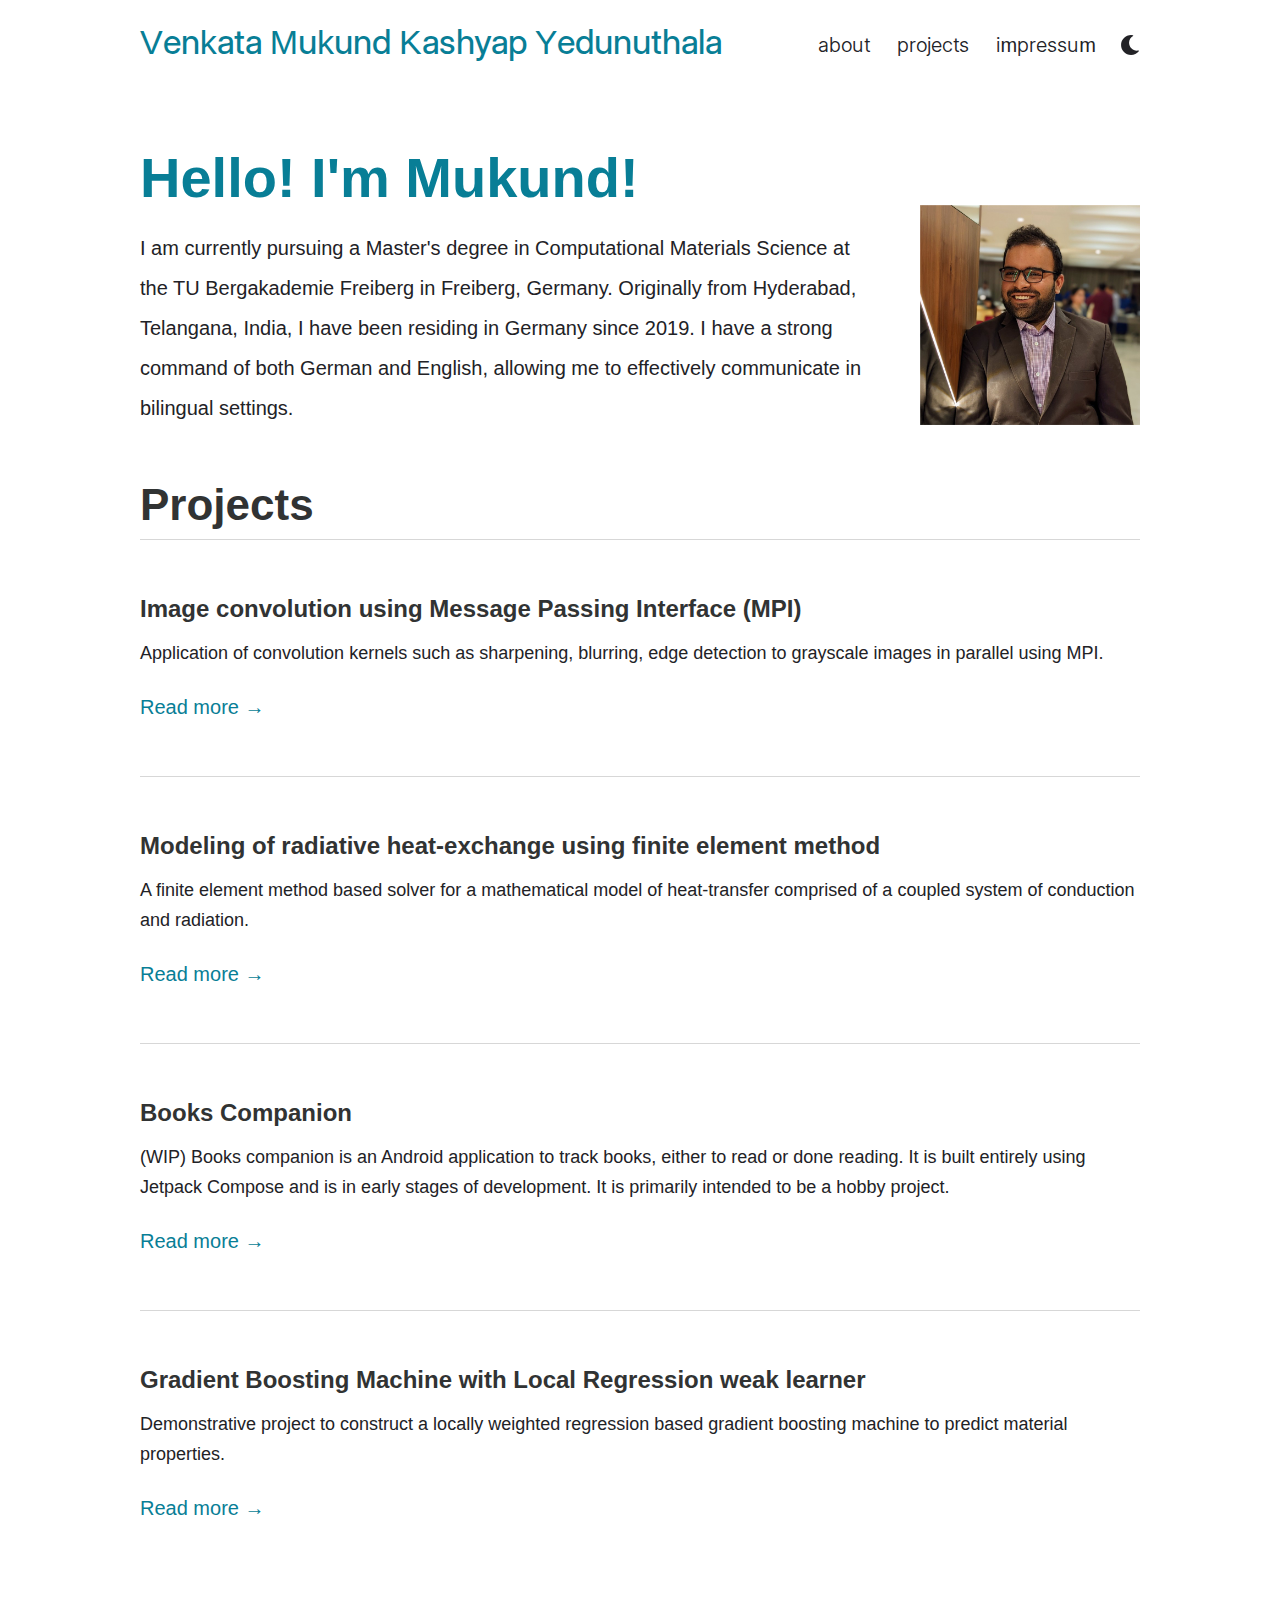
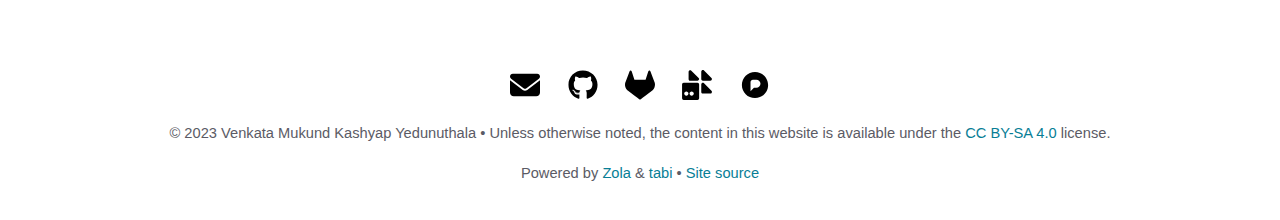
==== index.html @ 4f6c865d "init" ====
<!DOCTYPE html>
<html lang="en" data-theme="light">

<head>
    <meta charset="UTF-8">
    <meta http-equiv="X-UA-Compatible" content="IE=edge">
    <meta name="viewport" content="width=device-width, initial-scale=1.0">

    
    <title>Venkata Mukund Kashyap Yedunuthala</title>

    
    
    
        <link rel=icon href='data:image/svg+xml,<svg xmlns=%22http://www.w3.org/2000/svg" viewBox="0 0 105 55"><text y=".7em" font-size="90">⚛️</text></svg>'>
    

    
    <link rel="alternate" type="application/atom+xml" title="Venkata Mukund Kashyap Yedunuthala" href="https://mukund-yedunuthala.github.io/atom.xml">
    
    
    
    
        <link rel="stylesheet" href=https://mukund-yedunuthala.github.io/custom_subset.css>
    

    
        <link rel="stylesheet" href="https://mukund-yedunuthala.github.io/main.css?h=32df1d836cbdcc44c5bd" />
    
    <meta name="color-scheme" content="light dark">
        <meta name="description" content="" />
        <meta property="og:description" content="">

    
        <meta name="robots" content="index, nofollow">
    

    <meta property="og:title" content="Venkata Mukund Kashyap Yedunuthala">
    <meta property="og:type" content="article" />

    

    
    <meta property="og:url" content="https:&#x2F;&#x2F;mukund-yedunuthala.github.io&#x2F;">
    
    <meta property="og:site_name" content="Venkata Mukund Kashyap Yedunuthala">

    <meta http-equiv="Content-Security-Policy"
    content="default-src 'self';font-src &#x27;self&#x27; data:;img-src &#x27;self&#x27; https:&#x2F;&#x2F;* data:;script-src &#x27;self&#x27;;style-src &#x27;self&#x27;;frame-src player.vimeo.com https:&#x2F;&#x2F;www.youtube-nocookie.com">
        <noscript><link rel="stylesheet" href="https://mukund-yedunuthala.github.io/no_js.css"/></noscript>
        <script type="text/javascript" src="https://mukund-yedunuthala.github.io/js/initializeTheme.min.js"></script>
        <script defer src="https://mukund-yedunuthala.github.io/js/themeSwitcher.min.js"/></script></head>


<body>
    <header>
    <nav class="navbar">
        <div class="nav-title">
            <a class="home-title" href=https://mukund-yedunuthala.github.io>Venkata Mukund Kashyap Yedunuthala</a>
        </div>
            <div class="nav-navs">
                <ul>
                        
                            <li>
                                
                                <a class="nav-links no-hover-padding" href="https://mukund-yedunuthala.github.io/about/"/>about</a>
                            </li>
                        
                            <li>
                                
                                <a class="nav-links no-hover-padding" href="https://mukund-yedunuthala.github.io/projects/"/>projects</a>
                            </li>
                        
                            <li>
                                
                                <a class="nav-links no-hover-padding" href="https://mukund-yedunuthala.github.io/impressum/"/>impressum</a>
                            </li>
                        
                    

                    <li class="theme-switcher-wrapper js">
                            <div class="theme-switcher" title="Toggle dark/light theme"></div>
                        </li></ul>
            </div>
        
    </nav>
</header>

    <div class="content">

        
        

<main>


    

<div id="banner-container-home">
    <div id="home-banner-text">
        <div class="home-banner-header">Hello! I&#x27;m Mukund!</div>
        <section id="banner-home-subtitle">
            <p>I am currently pursuing a Master's degree in Computational Materials Science at the TU Bergakademie Freiberg in Freiberg, Germany. Originally from Hyderabad, Telangana, India, I have been residing in Germany since 2019. I have a strong command of both German and English, allowing me to effectively communicate in bilingual settings.</p>

        </section>
    </div>
    <div class="image-container-home">
        <img alt="the owner" class="banner-home-img" src=https://mukund-yedunuthala.github.io/img/me.jpg />
    </div>
</div>


<div class="list">
    <div>
        

<div class="title-container section-title bottom-divider">
    Projects
</div>


    </div>
    

<div class="bloglist-container">
    
        
            
                <section class="bloglist-row bottom-divider">
            

            

            <div class="bloglist-content">
                <div class="bloglist-title">
                    <a href="https:&#x2F;&#x2F;mukund-yedunuthala.github.io&#x2F;projects&#x2F;hpc-img-convolution&#x2F;">Image convolution using Message Passing Interface (MPI)</a>
                </div>

                

                <div class="description">
                    
                        <p>Application of convolution kernels such as sharpening, blurring, edge detection to grayscale images in parallel using MPI.</p>
                    
                </div>

                <a class="readmore" href=https:&#x2F;&#x2F;mukund-yedunuthala.github.io&#x2F;projects&#x2F;hpc-img-convolution&#x2F;> Read more →</a>
            </div>
        </section>
    
        
            
        
    
        
            
                <section class="bloglist-row bottom-divider">
            

            

            <div class="bloglist-content">
                <div class="bloglist-title">
                    <a href="https:&#x2F;&#x2F;mukund-yedunuthala.github.io&#x2F;projects&#x2F;radiative-ht-fem&#x2F;">Modeling of radiative heat-exchange using finite element method</a>
                </div>

                

                <div class="description">
                    
                        <p>A finite element method based solver for a mathematical model of heat-transfer comprised of a coupled system of conduction and radiation.</p>
                    
                </div>

                <a class="readmore" href=https:&#x2F;&#x2F;mukund-yedunuthala.github.io&#x2F;projects&#x2F;radiative-ht-fem&#x2F;> Read more →</a>
            </div>
        </section>
    
        
            
        
    
        
            
                <section class="bloglist-row bottom-divider">
            

            

            <div class="bloglist-content">
                <div class="bloglist-title">
                    <a href="https:&#x2F;&#x2F;mukund-yedunuthala.github.io&#x2F;projects&#x2F;book-companion&#x2F;">Books Companion</a>
                </div>

                

                <div class="description">
                    
                        <p>(WIP) Books companion is an Android application to track books, either to read or done reading. It is built entirely using Jetpack Compose and is in early stages of development. It is primarily intended to be a hobby project.</p>
                    
                </div>

                <a class="readmore" href=https:&#x2F;&#x2F;mukund-yedunuthala.github.io&#x2F;projects&#x2F;book-companion&#x2F;> Read more →</a>
            </div>
        </section>
    
        
            
        
    
        
            
                <section class="bloglist-row">
            

            

            <div class="bloglist-content">
                <div class="bloglist-title">
                    <a href="https:&#x2F;&#x2F;mukund-yedunuthala.github.io&#x2F;projects&#x2F;gbm-ml-ws2021&#x2F;">Gradient Boosting Machine with Local Regression weak learner</a>
                </div>

                

                <div class="description">
                    
                        <p>Demonstrative project to construct a locally weighted regression based gradient boosting machine to predict material properties.</p>
                    
                </div>

                <a class="readmore" href=https:&#x2F;&#x2F;mukund-yedunuthala.github.io&#x2F;projects&#x2F;gbm-ml-ws2021&#x2F;> Read more →</a>
            </div>
        </section>
    
        
    
</div>


</div>
</main>




    </div>
    
<footer>
    <section>
        <nav class="socials nav-navs">
                <ul><li class="js"><a rel="noopener noreferrer" target="_blank" class="nav-links no-hover-padding social" href="#" data-encoded-email="bXVrdW5kLnllZHVudXRoYWxhQG91dGxvb2suZGU="><img alt="email" title="email" src="https://mukund-yedunuthala.github.io/social_icons/email.svg">
                            </a>
                        </li>
                        <li>
                            <a rel="noopener noreferrer me" target="_blank" class="nav-links no-hover-padding social" href=https://github.com/mukund-yedunuthala/>
                                <img alt=GitHub title=GitHub src="https://mukund-yedunuthala.github.io/social_icons/github.svg">
                            </a>
                        </li>
                    
                        <li>
                            <a rel="noopener noreferrer me" target="_blank" class="nav-links no-hover-padding social" href=https://gitlab.com/mukund-yedunuthala/>
                                <img alt=Gitlab title=Gitlab src="https://mukund-yedunuthala.github.io/social_icons/gitlab.svg">
                            </a>
                        </li>
                    
                        <li>
                            <a rel="noopener noreferrer me" target="_blank" class="nav-links no-hover-padding social" href=https://firefish.social/@mukskashyap>
                                <img alt=Firefish title=Firefish src="https://mukund-yedunuthala.github.io/social_icons/firefish.svg">
                            </a>
                        </li>
                    
                        <li>
                            <a rel="noopener noreferrer me" target="_blank" class="nav-links no-hover-padding social" href=https://pixelfed.social/@mukskashyap>
                                <img alt=Pixelfed title=Pixelfed src="https://mukund-yedunuthala.github.io/social_icons/pixelfed.svg">
                            </a>
                        </li>
                    
                </ul>
            
        </nav>
        <div class="credits">
            <small>
                
                    <p><p>© 2023 Venkata Mukund Kashyap Yedunuthala • Unless otherwise noted, the content in this website is available under the <a rel="noopener" target="_blank" href="https://creativecommons.org/licenses/by-sa/4.0/">CC BY-SA 4.0</a> license.</p>
</p>Powered by&nbsp;<a href="https://www.getzola.org" target="_blank">Zola</a>&nbsp;&&nbsp;<a href="https://github.com/welpo/tabi" target="_blank">tabi</a>

                
                •
                    <a href="https:&#x2F;&#x2F;gitlab.com&#x2F;mukund-yedunuthala&#x2F;portfolio-zola-tabi" target="_blank">Site source</a></small>
        </div>
    </section>

    <script src="https://mukund-yedunuthala.github.io/js/decodeMail.min.js" async></script></footer>


    <script defer src="https://mukund-yedunuthala.github.io/js/copyCodeToClipboard.min.js"/></script></body>

</html>
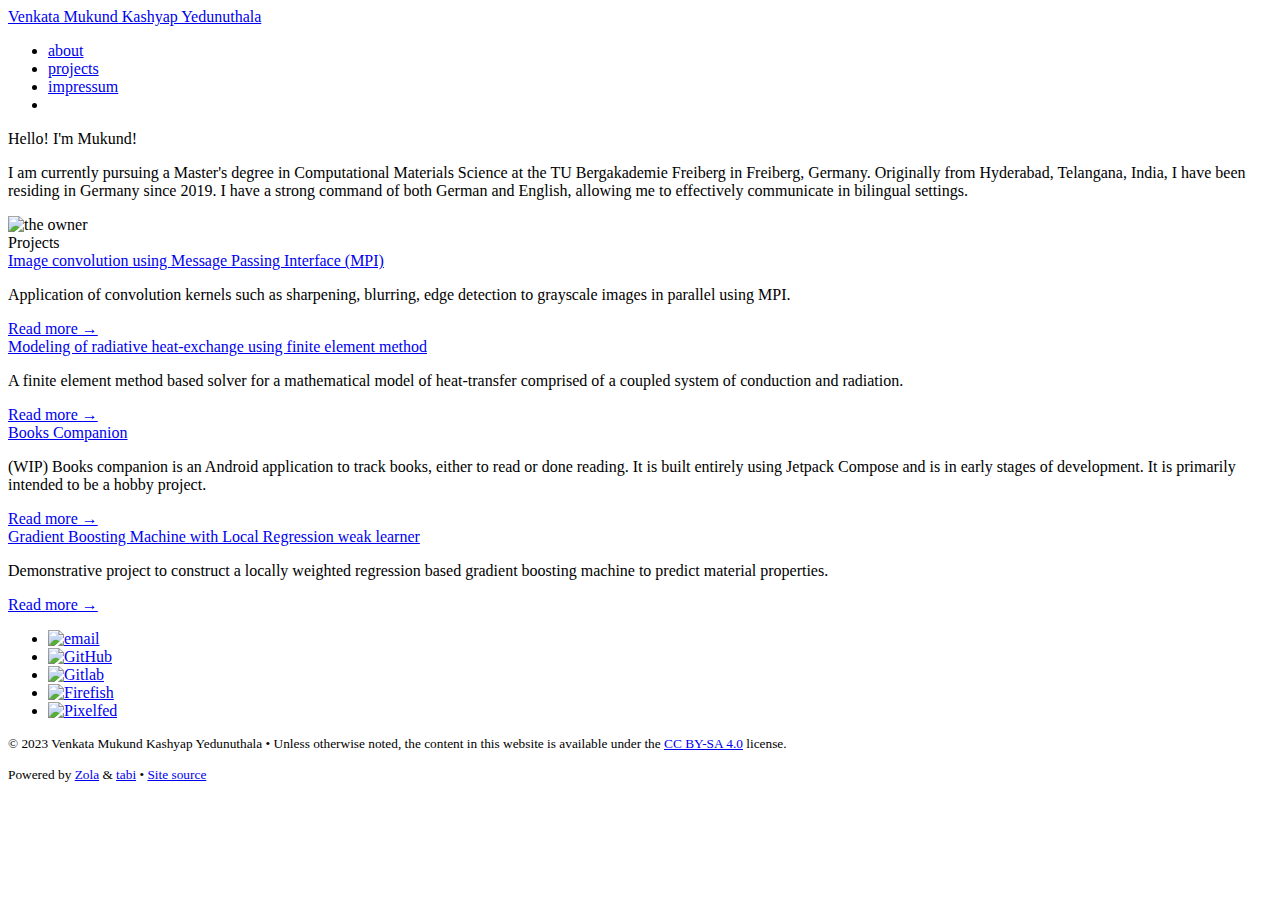
==== commit 7227db42: "update base_url" ====
--- a/index.html
+++ b/index.html
@@ -16,16 +16,16 @@
     
 
     
-    <link rel="alternate" type="application/atom+xml" title="Venkata Mukund Kashyap Yedunuthala" href="https://mukund-yedunuthala.github.io/atom.xml">
-    
-    
-    
-    
-        <link rel="stylesheet" href=https://mukund-yedunuthala.github.io/custom_subset.css>
-    
-
-    
-        <link rel="stylesheet" href="https://mukund-yedunuthala.github.io/main.css?h=32df1d836cbdcc44c5bd" />
+    <link rel="alternate" type="application/atom+xml" title="Venkata Mukund Kashyap Yedunuthala" href="https://mukund-yedunuthala.de/atom.xml">
+    
+    
+    
+    
+        <link rel="stylesheet" href=https://mukund-yedunuthala.de/custom_subset.css>
+    
+
+    
+        <link rel="stylesheet" href="https://mukund-yedunuthala.de/main.css?h=32df1d836cbdcc44c5bd" />
     
     <meta name="color-scheme" content="light dark">
         <meta name="description" content="" />
@@ -41,39 +41,39 @@
     
 
     
-    <meta property="og:url" content="https:&#x2F;&#x2F;mukund-yedunuthala.github.io&#x2F;">
+    <meta property="og:url" content="https:&#x2F;&#x2F;mukund-yedunuthala.de&#x2F;">
     
     <meta property="og:site_name" content="Venkata Mukund Kashyap Yedunuthala">
 
     <meta http-equiv="Content-Security-Policy"
     content="default-src 'self';font-src &#x27;self&#x27; data:;img-src &#x27;self&#x27; https:&#x2F;&#x2F;* data:;script-src &#x27;self&#x27;;style-src &#x27;self&#x27;;frame-src player.vimeo.com https:&#x2F;&#x2F;www.youtube-nocookie.com">
-        <noscript><link rel="stylesheet" href="https://mukund-yedunuthala.github.io/no_js.css"/></noscript>
-        <script type="text/javascript" src="https://mukund-yedunuthala.github.io/js/initializeTheme.min.js"></script>
-        <script defer src="https://mukund-yedunuthala.github.io/js/themeSwitcher.min.js"/></script></head>
+        <noscript><link rel="stylesheet" href="https://mukund-yedunuthala.de/no_js.css"/></noscript>
+        <script type="text/javascript" src="https://mukund-yedunuthala.de/js/initializeTheme.min.js"></script>
+        <script defer src="https://mukund-yedunuthala.de/js/themeSwitcher.min.js"/></script></head>
 
 
 <body>
     <header>
     <nav class="navbar">
         <div class="nav-title">
-            <a class="home-title" href=https://mukund-yedunuthala.github.io>Venkata Mukund Kashyap Yedunuthala</a>
+            <a class="home-title" href=https://mukund-yedunuthala.de>Venkata Mukund Kashyap Yedunuthala</a>
         </div>
             <div class="nav-navs">
                 <ul>
                         
                             <li>
                                 
-                                <a class="nav-links no-hover-padding" href="https://mukund-yedunuthala.github.io/about/"/>about</a>
+                                <a class="nav-links no-hover-padding" href="https://mukund-yedunuthala.de/about/"/>about</a>
                             </li>
                         
                             <li>
                                 
-                                <a class="nav-links no-hover-padding" href="https://mukund-yedunuthala.github.io/projects/"/>projects</a>
+                                <a class="nav-links no-hover-padding" href="https://mukund-yedunuthala.de/projects/"/>projects</a>
                             </li>
                         
                             <li>
                                 
-                                <a class="nav-links no-hover-padding" href="https://mukund-yedunuthala.github.io/impressum/"/>impressum</a>
+                                <a class="nav-links no-hover-padding" href="https://mukund-yedunuthala.de/impressum/"/>impressum</a>
                             </li>
                         
                     
@@ -105,7 +105,7 @@
         </section>
     </div>
     <div class="image-container-home">
-        <img alt="the owner" class="banner-home-img" src=https://mukund-yedunuthala.github.io/img/me.jpg />
+        <img alt="the owner" class="banner-home-img" src=https://mukund-yedunuthala.de/img/me.jpg />
     </div>
 </div>
 
@@ -133,7 +133,7 @@
 
             <div class="bloglist-content">
                 <div class="bloglist-title">
-                    <a href="https:&#x2F;&#x2F;mukund-yedunuthala.github.io&#x2F;projects&#x2F;hpc-img-convolution&#x2F;">Image convolution using Message Passing Interface (MPI)</a>
+                    <a href="https:&#x2F;&#x2F;mukund-yedunuthala.de&#x2F;projects&#x2F;hpc-img-convolution&#x2F;">Image convolution using Message Passing Interface (MPI)</a>
                 </div>
 
                 
@@ -144,7 +144,7 @@
                     
                 </div>
 
-                <a class="readmore" href=https:&#x2F;&#x2F;mukund-yedunuthala.github.io&#x2F;projects&#x2F;hpc-img-convolution&#x2F;> Read more →</a>
+                <a class="readmore" href=https:&#x2F;&#x2F;mukund-yedunuthala.de&#x2F;projects&#x2F;hpc-img-convolution&#x2F;> Read more →</a>
             </div>
         </section>
     
@@ -161,7 +161,7 @@
 
             <div class="bloglist-content">
                 <div class="bloglist-title">
-                    <a href="https:&#x2F;&#x2F;mukund-yedunuthala.github.io&#x2F;projects&#x2F;radiative-ht-fem&#x2F;">Modeling of radiative heat-exchange using finite element method</a>
+                    <a href="https:&#x2F;&#x2F;mukund-yedunuthala.de&#x2F;projects&#x2F;radiative-ht-fem&#x2F;">Modeling of radiative heat-exchange using finite element method</a>
                 </div>
 
                 
@@ -172,7 +172,7 @@
                     
                 </div>
 
-                <a class="readmore" href=https:&#x2F;&#x2F;mukund-yedunuthala.github.io&#x2F;projects&#x2F;radiative-ht-fem&#x2F;> Read more →</a>
+                <a class="readmore" href=https:&#x2F;&#x2F;mukund-yedunuthala.de&#x2F;projects&#x2F;radiative-ht-fem&#x2F;> Read more →</a>
             </div>
         </section>
     
@@ -189,7 +189,7 @@
 
             <div class="bloglist-content">
                 <div class="bloglist-title">
-                    <a href="https:&#x2F;&#x2F;mukund-yedunuthala.github.io&#x2F;projects&#x2F;book-companion&#x2F;">Books Companion</a>
+                    <a href="https:&#x2F;&#x2F;mukund-yedunuthala.de&#x2F;projects&#x2F;book-companion&#x2F;">Books Companion</a>
                 </div>
 
                 
@@ -200,7 +200,7 @@
                     
                 </div>
 
-                <a class="readmore" href=https:&#x2F;&#x2F;mukund-yedunuthala.github.io&#x2F;projects&#x2F;book-companion&#x2F;> Read more →</a>
+                <a class="readmore" href=https:&#x2F;&#x2F;mukund-yedunuthala.de&#x2F;projects&#x2F;book-companion&#x2F;> Read more →</a>
             </div>
         </section>
     
@@ -217,7 +217,7 @@
 
             <div class="bloglist-content">
                 <div class="bloglist-title">
-                    <a href="https:&#x2F;&#x2F;mukund-yedunuthala.github.io&#x2F;projects&#x2F;gbm-ml-ws2021&#x2F;">Gradient Boosting Machine with Local Regression weak learner</a>
+                    <a href="https:&#x2F;&#x2F;mukund-yedunuthala.de&#x2F;projects&#x2F;gbm-ml-ws2021&#x2F;">Gradient Boosting Machine with Local Regression weak learner</a>
                 </div>
 
                 
@@ -228,7 +228,7 @@
                     
                 </div>
 
-                <a class="readmore" href=https:&#x2F;&#x2F;mukund-yedunuthala.github.io&#x2F;projects&#x2F;gbm-ml-ws2021&#x2F;> Read more →</a>
+                <a class="readmore" href=https:&#x2F;&#x2F;mukund-yedunuthala.de&#x2F;projects&#x2F;gbm-ml-ws2021&#x2F;> Read more →</a>
             </div>
         </section>
     
@@ -248,30 +248,30 @@
 <footer>
     <section>
         <nav class="socials nav-navs">
-                <ul><li class="js"><a rel="noopener noreferrer" target="_blank" class="nav-links no-hover-padding social" href="#" data-encoded-email="bXVrdW5kLnllZHVudXRoYWxhQG91dGxvb2suZGU="><img alt="email" title="email" src="https://mukund-yedunuthala.github.io/social_icons/email.svg">
+                <ul><li class="js"><a rel="noopener noreferrer" target="_blank" class="nav-links no-hover-padding social" href="#" data-encoded-email="bXVrdW5kLnllZHVudXRoYWxhQG91dGxvb2suZGU="><img alt="email" title="email" src="https://mukund-yedunuthala.de/social_icons/email.svg">
                             </a>
                         </li>
                         <li>
                             <a rel="noopener noreferrer me" target="_blank" class="nav-links no-hover-padding social" href=https://github.com/mukund-yedunuthala/>
-                                <img alt=GitHub title=GitHub src="https://mukund-yedunuthala.github.io/social_icons/github.svg">
+                                <img alt=GitHub title=GitHub src="https://mukund-yedunuthala.de/social_icons/github.svg">
                             </a>
                         </li>
                     
                         <li>
                             <a rel="noopener noreferrer me" target="_blank" class="nav-links no-hover-padding social" href=https://gitlab.com/mukund-yedunuthala/>
-                                <img alt=Gitlab title=Gitlab src="https://mukund-yedunuthala.github.io/social_icons/gitlab.svg">
+                                <img alt=Gitlab title=Gitlab src="https://mukund-yedunuthala.de/social_icons/gitlab.svg">
                             </a>
                         </li>
                     
                         <li>
                             <a rel="noopener noreferrer me" target="_blank" class="nav-links no-hover-padding social" href=https://firefish.social/@mukskashyap>
-                                <img alt=Firefish title=Firefish src="https://mukund-yedunuthala.github.io/social_icons/firefish.svg">
+                                <img alt=Firefish title=Firefish src="https://mukund-yedunuthala.de/social_icons/firefish.svg">
                             </a>
                         </li>
                     
                         <li>
                             <a rel="noopener noreferrer me" target="_blank" class="nav-links no-hover-padding social" href=https://pixelfed.social/@mukskashyap>
-                                <img alt=Pixelfed title=Pixelfed src="https://mukund-yedunuthala.github.io/social_icons/pixelfed.svg">
+                                <img alt=Pixelfed title=Pixelfed src="https://mukund-yedunuthala.de/social_icons/pixelfed.svg">
                             </a>
                         </li>
                     
@@ -290,9 +290,9 @@
         </div>
     </section>
 
-    <script src="https://mukund-yedunuthala.github.io/js/decodeMail.min.js" async></script></footer>
-
-
-    <script defer src="https://mukund-yedunuthala.github.io/js/copyCodeToClipboard.min.js"/></script></body>
+    <script src="https://mukund-yedunuthala.de/js/decodeMail.min.js" async></script></footer>
+
+
+    <script defer src="https://mukund-yedunuthala.de/js/copyCodeToClipboard.min.js"/></script></body>
 
 </html>
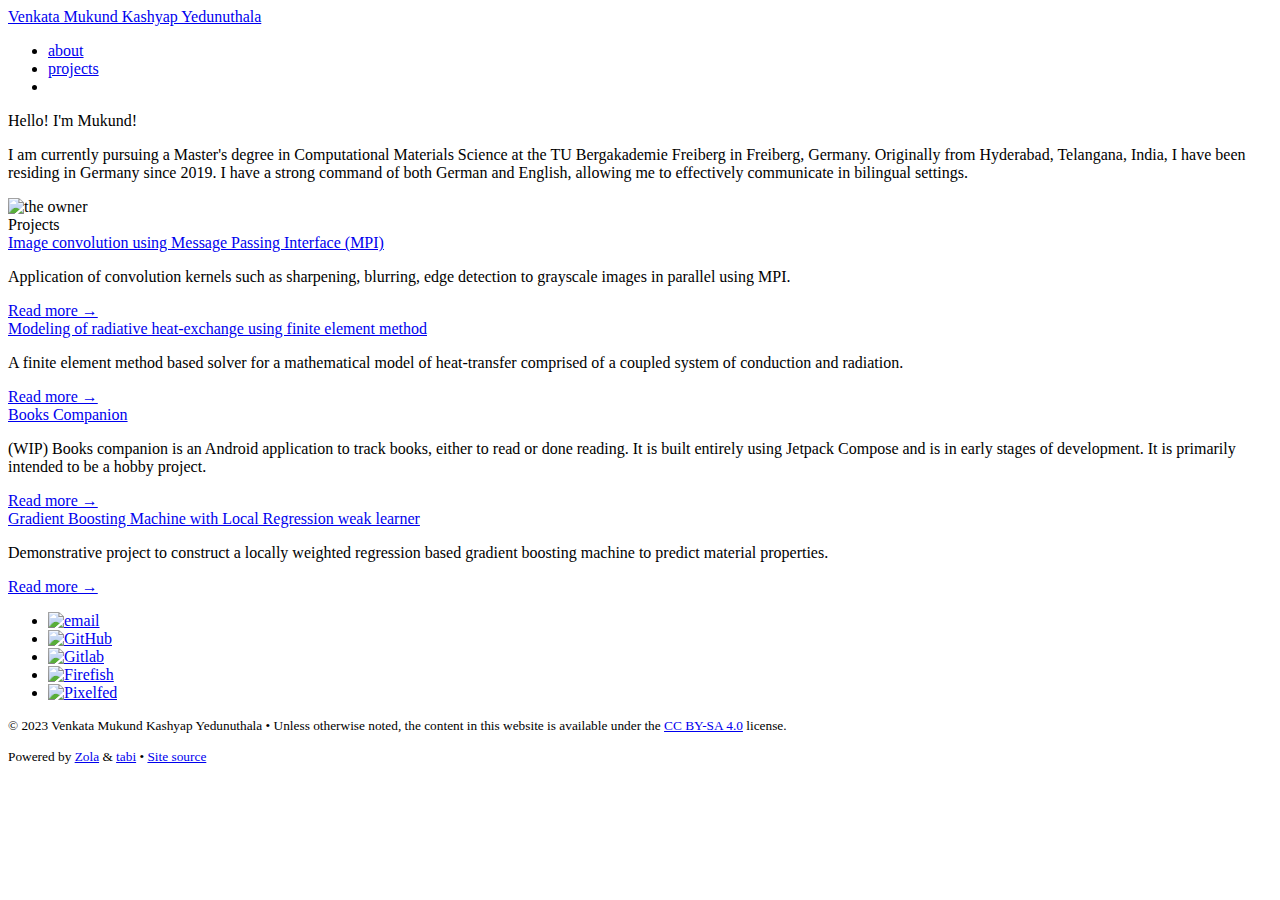
==== commit 53b11a71: "update 0.1.2 version of the site" ====
--- a/index.html
+++ b/index.html
@@ -1,298 +1 @@
-<!DOCTYPE html>
-<html lang="en" data-theme="light">
-
-<head>
-    <meta charset="UTF-8">
-    <meta http-equiv="X-UA-Compatible" content="IE=edge">
-    <meta name="viewport" content="width=device-width, initial-scale=1.0">
-
-    
-    <title>Venkata Mukund Kashyap Yedunuthala</title>
-
-    
-    
-    
-        <link rel=icon href='data:image/svg+xml,<svg xmlns=%22http://www.w3.org/2000/svg" viewBox="0 0 105 55"><text y=".7em" font-size="90">⚛️</text></svg>'>
-    
-
-    
-    <link rel="alternate" type="application/atom+xml" title="Venkata Mukund Kashyap Yedunuthala" href="https://mukund-yedunuthala.de/atom.xml">
-    
-    
-    
-    
-        <link rel="stylesheet" href=https://mukund-yedunuthala.de/custom_subset.css>
-    
-
-    
-        <link rel="stylesheet" href="https://mukund-yedunuthala.de/main.css?h=32df1d836cbdcc44c5bd" />
-    
-    <meta name="color-scheme" content="light dark">
-        <meta name="description" content="" />
-        <meta property="og:description" content="">
-
-    
-        <meta name="robots" content="index, nofollow">
-    
-
-    <meta property="og:title" content="Venkata Mukund Kashyap Yedunuthala">
-    <meta property="og:type" content="article" />
-
-    
-
-    
-    <meta property="og:url" content="https:&#x2F;&#x2F;mukund-yedunuthala.de&#x2F;">
-    
-    <meta property="og:site_name" content="Venkata Mukund Kashyap Yedunuthala">
-
-    <meta http-equiv="Content-Security-Policy"
-    content="default-src 'self';font-src &#x27;self&#x27; data:;img-src &#x27;self&#x27; https:&#x2F;&#x2F;* data:;script-src &#x27;self&#x27;;style-src &#x27;self&#x27;;frame-src player.vimeo.com https:&#x2F;&#x2F;www.youtube-nocookie.com">
-        <noscript><link rel="stylesheet" href="https://mukund-yedunuthala.de/no_js.css"/></noscript>
-        <script type="text/javascript" src="https://mukund-yedunuthala.de/js/initializeTheme.min.js"></script>
-        <script defer src="https://mukund-yedunuthala.de/js/themeSwitcher.min.js"/></script></head>
-
-
-<body>
-    <header>
-    <nav class="navbar">
-        <div class="nav-title">
-            <a class="home-title" href=https://mukund-yedunuthala.de>Venkata Mukund Kashyap Yedunuthala</a>
-        </div>
-            <div class="nav-navs">
-                <ul>
-                        
-                            <li>
-                                
-                                <a class="nav-links no-hover-padding" href="https://mukund-yedunuthala.de/about/"/>about</a>
-                            </li>
-                        
-                            <li>
-                                
-                                <a class="nav-links no-hover-padding" href="https://mukund-yedunuthala.de/projects/"/>projects</a>
-                            </li>
-                        
-                            <li>
-                                
-                                <a class="nav-links no-hover-padding" href="https://mukund-yedunuthala.de/impressum/"/>impressum</a>
-                            </li>
-                        
-                    
-
-                    <li class="theme-switcher-wrapper js">
-                            <div class="theme-switcher" title="Toggle dark/light theme"></div>
-                        </li></ul>
-            </div>
-        
-    </nav>
-</header>
-
-    <div class="content">
-
-        
-        
-
-<main>
-
-
-    
-
-<div id="banner-container-home">
-    <div id="home-banner-text">
-        <div class="home-banner-header">Hello! I&#x27;m Mukund!</div>
-        <section id="banner-home-subtitle">
-            <p>I am currently pursuing a Master's degree in Computational Materials Science at the TU Bergakademie Freiberg in Freiberg, Germany. Originally from Hyderabad, Telangana, India, I have been residing in Germany since 2019. I have a strong command of both German and English, allowing me to effectively communicate in bilingual settings.</p>
-
-        </section>
-    </div>
-    <div class="image-container-home">
-        <img alt="the owner" class="banner-home-img" src=https://mukund-yedunuthala.de/img/me.jpg />
-    </div>
-</div>
-
-
-<div class="list">
-    <div>
-        
-
-<div class="title-container section-title bottom-divider">
-    Projects
-</div>
-
-
-    </div>
-    
-
-<div class="bloglist-container">
-    
-        
-            
-                <section class="bloglist-row bottom-divider">
-            
-
-            
-
-            <div class="bloglist-content">
-                <div class="bloglist-title">
-                    <a href="https:&#x2F;&#x2F;mukund-yedunuthala.de&#x2F;projects&#x2F;hpc-img-convolution&#x2F;">Image convolution using Message Passing Interface (MPI)</a>
-                </div>
-
-                
-
-                <div class="description">
-                    
-                        <p>Application of convolution kernels such as sharpening, blurring, edge detection to grayscale images in parallel using MPI.</p>
-                    
-                </div>
-
-                <a class="readmore" href=https:&#x2F;&#x2F;mukund-yedunuthala.de&#x2F;projects&#x2F;hpc-img-convolution&#x2F;> Read more →</a>
-            </div>
-        </section>
-    
-        
-            
-        
-    
-        
-            
-                <section class="bloglist-row bottom-divider">
-            
-
-            
-
-            <div class="bloglist-content">
-                <div class="bloglist-title">
-                    <a href="https:&#x2F;&#x2F;mukund-yedunuthala.de&#x2F;projects&#x2F;radiative-ht-fem&#x2F;">Modeling of radiative heat-exchange using finite element method</a>
-                </div>
-
-                
-
-                <div class="description">
-                    
-                        <p>A finite element method based solver for a mathematical model of heat-transfer comprised of a coupled system of conduction and radiation.</p>
-                    
-                </div>
-
-                <a class="readmore" href=https:&#x2F;&#x2F;mukund-yedunuthala.de&#x2F;projects&#x2F;radiative-ht-fem&#x2F;> Read more →</a>
-            </div>
-        </section>
-    
-        
-            
-        
-    
-        
-            
-                <section class="bloglist-row bottom-divider">
-            
-
-            
-
-            <div class="bloglist-content">
-                <div class="bloglist-title">
-                    <a href="https:&#x2F;&#x2F;mukund-yedunuthala.de&#x2F;projects&#x2F;book-companion&#x2F;">Books Companion</a>
-                </div>
-
-                
-
-                <div class="description">
-                    
-                        <p>(WIP) Books companion is an Android application to track books, either to read or done reading. It is built entirely using Jetpack Compose and is in early stages of development. It is primarily intended to be a hobby project.</p>
-                    
-                </div>
-
-                <a class="readmore" href=https:&#x2F;&#x2F;mukund-yedunuthala.de&#x2F;projects&#x2F;book-companion&#x2F;> Read more →</a>
-            </div>
-        </section>
-    
-        
-            
-        
-    
-        
-            
-                <section class="bloglist-row">
-            
-
-            
-
-            <div class="bloglist-content">
-                <div class="bloglist-title">
-                    <a href="https:&#x2F;&#x2F;mukund-yedunuthala.de&#x2F;projects&#x2F;gbm-ml-ws2021&#x2F;">Gradient Boosting Machine with Local Regression weak learner</a>
-                </div>
-
-                
-
-                <div class="description">
-                    
-                        <p>Demonstrative project to construct a locally weighted regression based gradient boosting machine to predict material properties.</p>
-                    
-                </div>
-
-                <a class="readmore" href=https:&#x2F;&#x2F;mukund-yedunuthala.de&#x2F;projects&#x2F;gbm-ml-ws2021&#x2F;> Read more →</a>
-            </div>
-        </section>
-    
-        
-    
-</div>
-
-
-</div>
-</main>
-
-
-
-
-    </div>
-    
-<footer>
-    <section>
-        <nav class="socials nav-navs">
-                <ul><li class="js"><a rel="noopener noreferrer" target="_blank" class="nav-links no-hover-padding social" href="#" data-encoded-email="bXVrdW5kLnllZHVudXRoYWxhQG91dGxvb2suZGU="><img alt="email" title="email" src="https://mukund-yedunuthala.de/social_icons/email.svg">
-                            </a>
-                        </li>
-                        <li>
-                            <a rel="noopener noreferrer me" target="_blank" class="nav-links no-hover-padding social" href=https://github.com/mukund-yedunuthala/>
-                                <img alt=GitHub title=GitHub src="https://mukund-yedunuthala.de/social_icons/github.svg">
-                            </a>
-                        </li>
-                    
-                        <li>
-                            <a rel="noopener noreferrer me" target="_blank" class="nav-links no-hover-padding social" href=https://gitlab.com/mukund-yedunuthala/>
-                                <img alt=Gitlab title=Gitlab src="https://mukund-yedunuthala.de/social_icons/gitlab.svg">
-                            </a>
-                        </li>
-                    
-                        <li>
-                            <a rel="noopener noreferrer me" target="_blank" class="nav-links no-hover-padding social" href=https://firefish.social/@mukskashyap>
-                                <img alt=Firefish title=Firefish src="https://mukund-yedunuthala.de/social_icons/firefish.svg">
-                            </a>
-                        </li>
-                    
-                        <li>
-                            <a rel="noopener noreferrer me" target="_blank" class="nav-links no-hover-padding social" href=https://pixelfed.social/@mukskashyap>
-                                <img alt=Pixelfed title=Pixelfed src="https://mukund-yedunuthala.de/social_icons/pixelfed.svg">
-                            </a>
-                        </li>
-                    
-                </ul>
-            
-        </nav>
-        <div class="credits">
-            <small>
-                
-                    <p><p>© 2023 Venkata Mukund Kashyap Yedunuthala • Unless otherwise noted, the content in this website is available under the <a rel="noopener" target="_blank" href="https://creativecommons.org/licenses/by-sa/4.0/">CC BY-SA 4.0</a> license.</p>
-</p>Powered by&nbsp;<a href="https://www.getzola.org" target="_blank">Zola</a>&nbsp;&&nbsp;<a href="https://github.com/welpo/tabi" target="_blank">tabi</a>
-
-                
-                •
-                    <a href="https:&#x2F;&#x2F;gitlab.com&#x2F;mukund-yedunuthala&#x2F;portfolio-zola-tabi" target="_blank">Site source</a></small>
-        </div>
-    </section>
-
-    <script src="https://mukund-yedunuthala.de/js/decodeMail.min.js" async></script></footer>
-
-
-    <script defer src="https://mukund-yedunuthala.de/js/copyCodeToClipboard.min.js"/></script></body>
-
-</html>
+<!doctype html><html data-theme=light lang=en><head><meta charset=UTF-8><meta content="IE=edge" http-equiv=X-UA-Compatible><meta content="width=device-width,initial-scale=1.0" name=viewport><title>Venkata Mukund Kashyap Yedunuthala</title><link href='data:image/svg+xml,<svg xmlns=%22http://www.w3.org/2000/svg" viewBox="0 0 105 55"><text y=".7em" font-size="90">⚛️</text></svg>' rel=icon><link title="Venkata Mukund Kashyap Yedunuthala" href=https://mukund-yedunuthala.de/atom.xml rel=alternate type=application/atom+xml><link href=https://mukund-yedunuthala.de/custom_subset.css rel=stylesheet><link href="https://mukund-yedunuthala.de/main.css?h=32df1d836cbdcc44c5bd" rel=stylesheet><link href="https://mukund-yedunuthala.de/skins/indigo_ingot.css?h=e6047cb6066e6092bccd" rel=stylesheet><meta content="light dark" name=color-scheme><meta content="A portfolio site that contains all the information about Venkata Mukund Kashyap Yedunuthala." name=description><meta content="A portfolio site that contains all the information about Venkata Mukund Kashyap Yedunuthala." property=og:description><meta content="index, nofollow" name=robots><meta content="Venkata Mukund Kashyap Yedunuthala" property=og:title><meta content=article property=og:type><meta content=img/me.png property=og:image><meta content=img/me.png name=twitter:card><meta content=https://mukund-yedunuthala.de/ property=og:url><meta content="Venkata Mukund Kashyap Yedunuthala" property=og:site_name><meta content="default-src 'self';frame-ancestors 'self';base-uri 'none' 'self';form-action 'none' 'self';font-src 'self' data:;img-src 'self' https://* data:;script-src 'self';style-src 'self';frame-src https://www.youtube-nocookie.com" http-equiv=Content-Security-Policy><noscript><link href=https://mukund-yedunuthala.de/no_js.css rel=stylesheet></noscript><script src=https://mukund-yedunuthala.de/js/initializeTheme.min.js></script><script defer src=https://mukund-yedunuthala.de/js/themeSwitcher.min.js></script><body><header><nav class=navbar><div class=nav-title><a class=home-title href=https://mukund-yedunuthala.de>Venkata Mukund Kashyap Yedunuthala</a></div><div class=nav-navs><ul><li><a class="nav-links no-hover-padding" href=https://mukund-yedunuthala.de/about/>about</a><li><a class="nav-links no-hover-padding" href=https://mukund-yedunuthala.de/projects/>projects</a><li class="theme-switcher-wrapper js"><div title="Toggle dark/light theme" class=theme-switcher></div></ul></div></nav></header><div class=content><main><div id=banner-container-home><div id=home-banner-text><div class=home-banner-header>Hello! I'm Mukund!</div><section id=banner-home-subtitle><p>I am currently pursuing a Master's degree in Computational Materials Science at the TU Bergakademie Freiberg in Freiberg, Germany. Originally from Hyderabad, Telangana, India, I have been residing in Germany since 2019. I have a strong command of both German and English, allowing me to effectively communicate in bilingual settings.</section></div><div class=image-container-home><img alt="the owner" class=banner-home-img src=https://mukund-yedunuthala.de/img/me.png></div></div><div class=list><div><div class="title-container section-title bottom-divider">Projects</div></div><div class=bloglist-container><section class="bloglist-row bottom-divider"><div class=bloglist-content><div class=bloglist-title><a href=https://mukund-yedunuthala.de/projects/hpc-img-convolution/>Image convolution using Message Passing Interface (MPI)</a></div><div class=description><p>Application of convolution kernels such as sharpening, blurring, edge detection to grayscale images in parallel using MPI.</div><a class=readmore href=https://mukund-yedunuthala.de/projects/hpc-img-convolution/> Read more →</a></div></section><section class="bloglist-row bottom-divider"><div class=bloglist-content><div class=bloglist-title><a href=https://mukund-yedunuthala.de/projects/radiative-ht-fem/>Modeling of radiative heat-exchange using finite element method</a></div><div class=description><p>A finite element method based solver for a mathematical model of heat-transfer comprised of a coupled system of conduction and radiation.</div><a class=readmore href=https://mukund-yedunuthala.de/projects/radiative-ht-fem/> Read more →</a></div></section><section class="bloglist-row bottom-divider"><div class=bloglist-content><div class=bloglist-title><a href=https://mukund-yedunuthala.de/projects/book-companion/>Books Companion</a></div><div class=description><p>(WIP) Books companion is an Android application to track books, either to read or done reading. It is built entirely using Jetpack Compose and is in early stages of development. It is primarily intended to be a hobby project.</div><a class=readmore href=https://mukund-yedunuthala.de/projects/book-companion/> Read more →</a></div></section><section class=bloglist-row><div class=bloglist-content><div class=bloglist-title><a href=https://mukund-yedunuthala.de/projects/gbm-ml-ws2021/>Gradient Boosting Machine with Local Regression weak learner</a></div><div class=description><p>Demonstrative project to construct a locally weighted regression based gradient boosting machine to predict material properties.</div><a class=readmore href=https://mukund-yedunuthala.de/projects/gbm-ml-ws2021/> Read more →</a></div></section></div></div></main></div><footer><section><nav class="socials nav-navs"><ul><li class=js><a class="nav-links no-hover-padding social" data-encoded-email="bXVrdW5kLnllZHVudXRoYWxhQG91dGxvb2suZGU=" rel="noopener noreferrer" href=# target=_blank><img alt=email src=https://mukund-yedunuthala.de/social_icons/email.svg title=email> </a><li><a class="nav-links no-hover-padding social" rel="noopener noreferrer me" href=https://github.com/mukund-yedunuthala/ target=_blank> <img alt=GitHub src=https://mukund-yedunuthala.de/social_icons/github.svg title=GitHub> </a><li><a class="nav-links no-hover-padding social" rel="noopener noreferrer me" href=https://gitlab.com/mukund-yedunuthala/ target=_blank> <img alt=Gitlab src=https://mukund-yedunuthala.de/social_icons/gitlab.svg title=Gitlab> </a><li><a class="nav-links no-hover-padding social" rel="noopener noreferrer me" href=https://firefish.social/@mukskashyap target=_blank> <img alt=Firefish src=https://mukund-yedunuthala.de/social_icons/firefish.svg title=Firefish> </a><li><a class="nav-links no-hover-padding social" rel="noopener noreferrer me" href=https://pixelfed.social/@mukskashyap target=_blank> <img alt=Pixelfed src=https://mukund-yedunuthala.de/social_icons/pixelfed.svg title=Pixelfed> </a></ul></nav><div class=credits><small> <p><p>© 2023 Venkata Mukund Kashyap Yedunuthala • Unless otherwise noted, the content in this website is available under the <a href=https://creativecommons.org/licenses/by-sa/4.0/ rel=noopener target=_blank>CC BY-SA 4.0</a> license.</p> Powered by <a href=https://www.getzola.org target=_blank>Zola</a> & <a href=https://github.com/welpo/tabi target=_blank>tabi</a> • <a href=https://gitlab.com/mukund-yedunuthala/portfolio-zola-tabi target=_blank>Site source</a></small></div></section><script async src=https://mukund-yedunuthala.de/js/decodeMail.min.js></script></footer><script defer src=https://mukund-yedunuthala.de/js/copyCodeToClipboard.min.js></script>